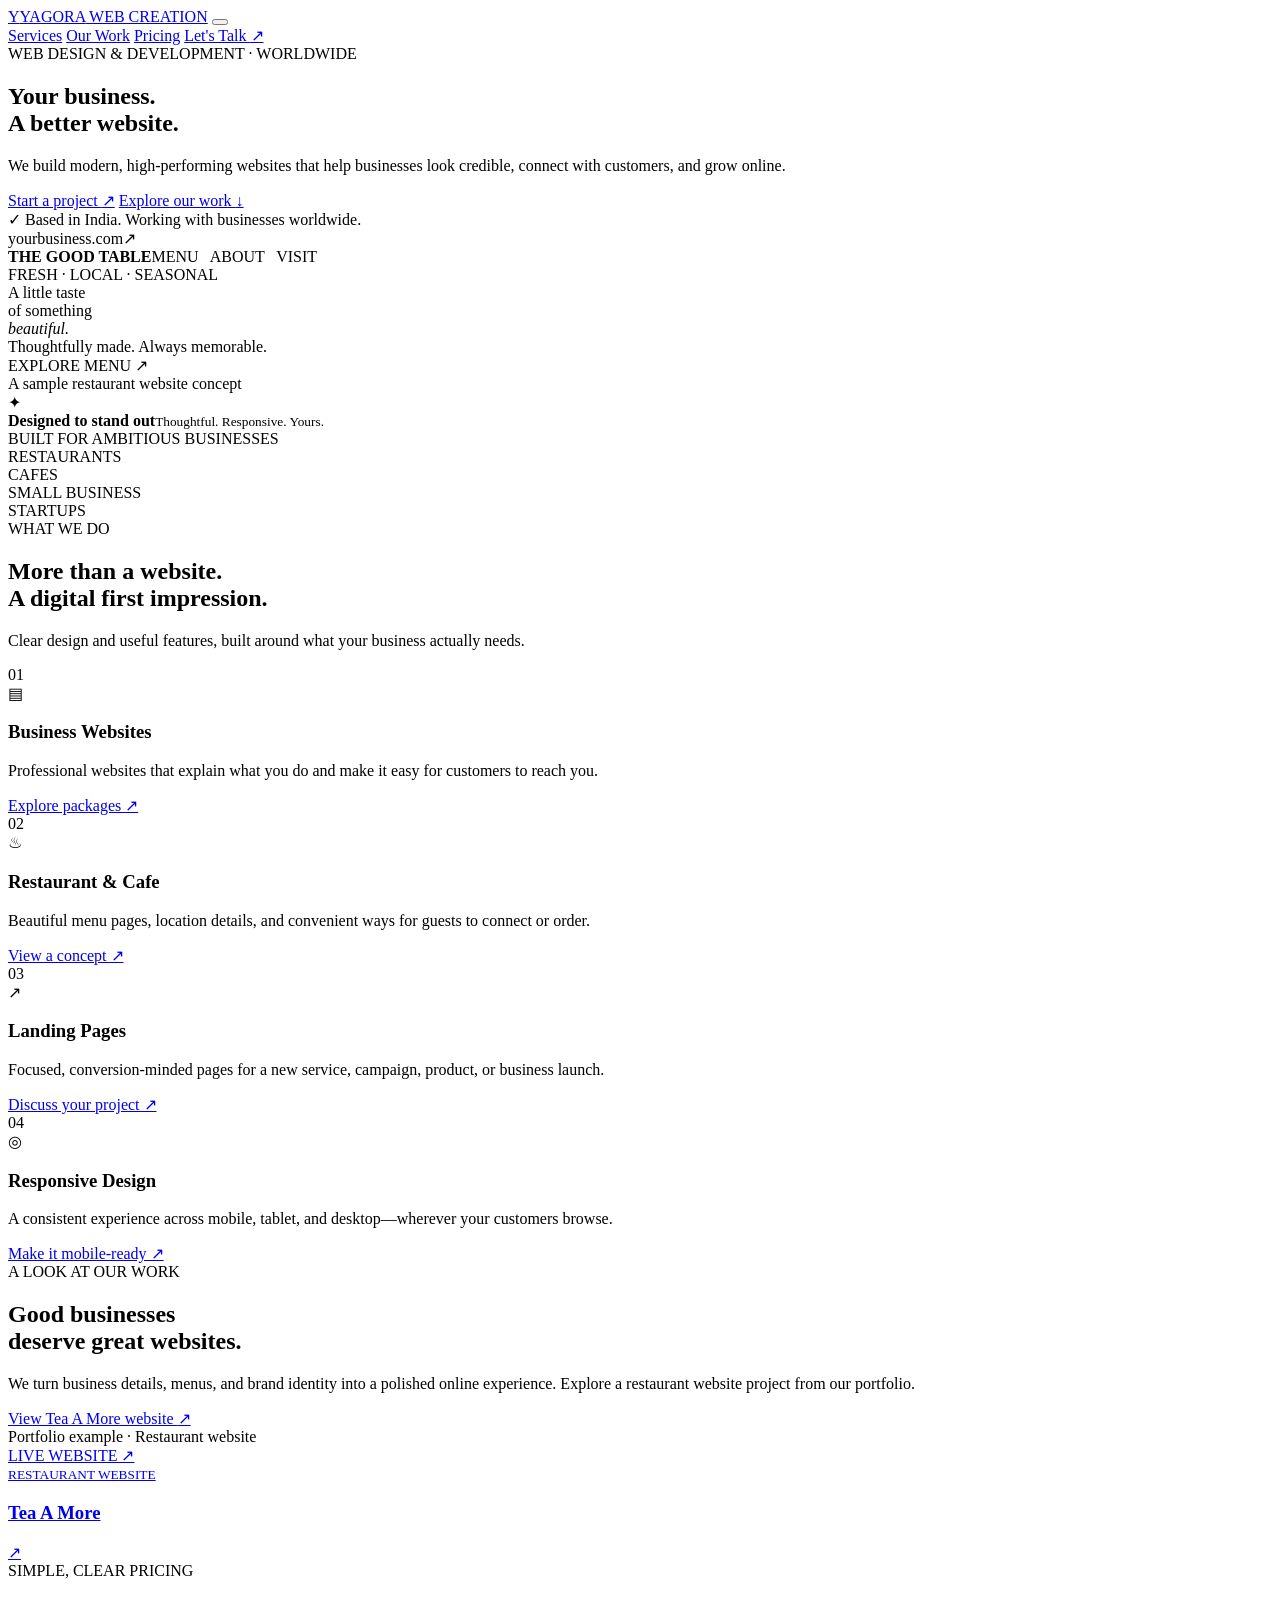
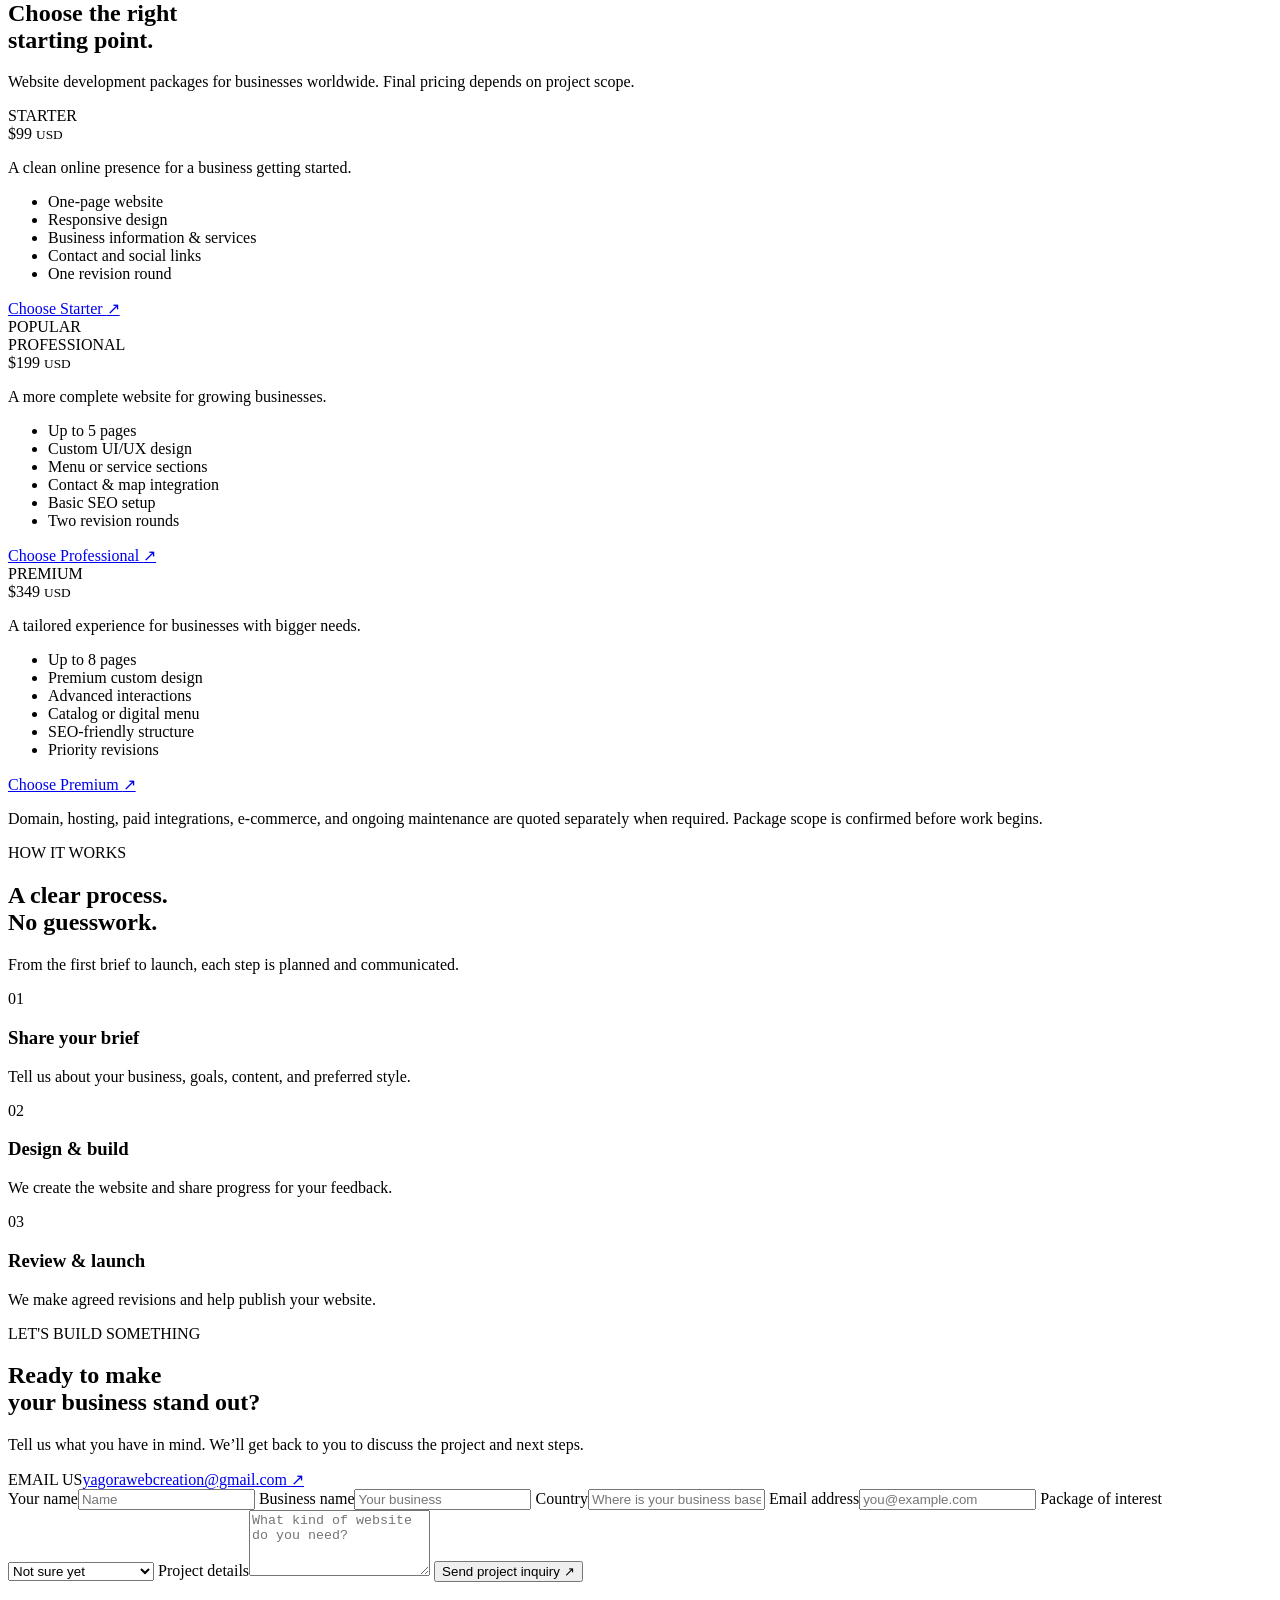
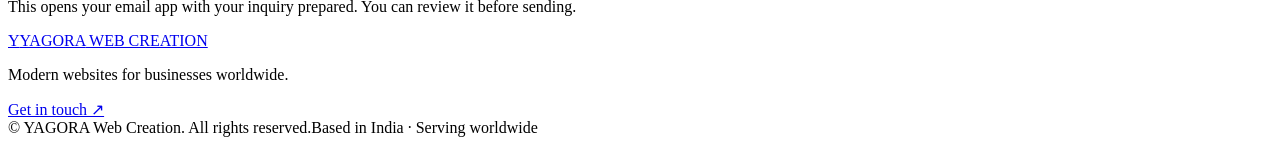
==== index.html @ 60b58363 "Add initial HTML structure for YAGORA website This file contains the complete HTML structure for the" ====
<!DOCTYPE html>
<html lang="en">
<head>
  <meta charset="UTF-8">
  <meta name="viewport" content="width=device-width, initial-scale=1.0">
  <meta name="description" content="YAGORA Web Creation builds modern, responsive websites for restaurants, cafes, and small businesses worldwide.">
  <meta name="theme-color" content="#101010">
  <title>YAGORA Web Creation | Websites for Businesses Worldwide</title>
  <link rel="preconnect" href="https://fonts.googleapis.com">
  <link rel="preconnect" href="https://fonts.gstatic.com" crossorigin>
  <link href="https://fonts.googleapis.com/css2?family=DM+Sans:wght@400;500;600;700&family=Manrope:wght@400;500;600;700;800&display=swap" rel="stylesheet">
  <link rel="stylesheet" href="style.css">
</head>
<body>
  <header class="site-header">
    <div class="container nav-wrap">
      <a class="brand" href="#home" aria-label="YAGORA home"><span class="brand-mark">Y</span><span>YAGORA<span class="brand-light"> WEB CREATION</span></span></a>
      <button class="menu-toggle" aria-label="Open navigation" aria-expanded="false"><span></span><span></span><span></span></button>
      <nav class="nav">
        <a href="#services">Services</a>
        <a href="#work">Our Work</a>
        <a href="#pricing">Pricing</a>
        <a href="#contact" class="nav-cta">Let's Talk <span>↗</span></a>
      </nav>
    </div>
  </header>

  <main>
    <section class="hero" id="home">
      <div class="hero-glow"></div>
      <div class="container hero-grid">
        <div class="hero-copy">
          <div class="eyebrow"><span class="status-dot"></span> WEB DESIGN & DEVELOPMENT · WORLDWIDE</div>
          <h1>Your business.<br><span>A better website.</span></h1>
          <p class="hero-text">We build modern, high-performing websites that help businesses look credible, connect with customers, and grow online.</p>
          <div class="hero-actions">
            <a class="button button-primary" href="#contact">Start a project <span>↗</span></a>
            <a class="button button-quiet" href="#work">Explore our work <span>↓</span></a>
          </div>
          <div class="hero-note"><span class="mini-check">✓</span> Based in India. Working with businesses worldwide.</div>
        </div>
        <div class="hero-visual" aria-label="Website design preview">
          <div class="visual-top"><span class="window-dots"><i></i><i></i><i></i></span><span>yourbusiness.com</span><span class="visual-lock">↗</span></div>
          <div class="mock-site">
            <div class="mock-nav"><b>THE GOOD TABLE</b><span>MENU&nbsp;&nbsp; ABOUT&nbsp;&nbsp; VISIT</span></div>
            <div class="mock-content">
              <div class="mock-tag">FRESH · LOCAL · SEASONAL</div>
              <div class="mock-heading">A little taste<br>of something<br><em>beautiful.</em></div>
              <div class="mock-sub">Thoughtfully made. Always memorable.</div>
              <div class="mock-button">EXPLORE MENU ↗</div>
            </div>
            <div class="mock-food"></div>
            <div class="mock-caption">A sample restaurant website concept</div>
          </div>
          <div class="floating-card"><span class="floating-icon">✦</span><div><b>Designed to stand out</b><small>Thoughtful. Responsive. Yours.</small></div></div>
        </div>
      </div>
      <div class="container trust-row"><span>BUILT FOR AMBITIOUS BUSINESSES</span><div>RESTAURANTS</div><div>CAFES</div><div>SMALL BUSINESS</div><div>STARTUPS</div></div>
    </section>

    <section class="section services" id="services">
      <div class="container">
        <div class="section-heading"><div><div class="eyebrow">WHAT WE DO</div><h2>More than a website.<br><span>A digital first impression.</span></h2></div><p>Clear design and useful features, built around what your business actually needs.</p></div>
        <div class="service-grid">
          <article class="service-card"><div class="service-number">01</div><div class="service-icon">▤</div><h3>Business Websites</h3><p>Professional websites that explain what you do and make it easy for customers to reach you.</p><a href="#pricing">Explore packages ↗</a></article>
          <article class="service-card"><div class="service-number">02</div><div class="service-icon">♨</div><h3>Restaurant & Cafe</h3><p>Beautiful menu pages, location details, and convenient ways for guests to connect or order.</p><a href="#work">View a concept ↗</a></article>
          <article class="service-card"><div class="service-number">03</div><div class="service-icon">↗</div><h3>Landing Pages</h3><p>Focused, conversion-minded pages for a new service, campaign, product, or business launch.</p><a href="#contact">Discuss your project ↗</a></article>
          <article class="service-card"><div class="service-number">04</div><div class="service-icon">◎</div><h3>Responsive Design</h3><p>A consistent experience across mobile, tablet, and desktop—wherever your customers browse.</p><a href="#contact">Make it mobile-ready ↗</a></article>
        </div>
      </div>
    </section>

    <section class="section work-section" id="work">
      <div class="container work-grid">
        <div class="work-copy"><div class="eyebrow">A LOOK AT OUR WORK</div><h2>Good businesses<br>deserve <span>great websites.</span></h2><p>We turn business details, menus, and brand identity into a polished online experience. Explore a restaurant website project from our portfolio.</p><a class="button button-primary" href="https://teaamoree.netlify.app" target="_blank" rel="noopener">View Tea A More website <span>↗</span></a><div class="work-caption">Portfolio example · Restaurant website</div></div>
        <a class="work-preview" href="https://teaamoree.netlify.app" target="_blank" rel="noopener" aria-label="Open Tea A More website">
          <div class="preview-label">LIVE WEBSITE ↗</div>
          <div class="preview-image"></div>
          <div class="preview-bottom"><div><small>RESTAURANT WEBSITE</small><h3>Tea A More</h3></div><span class="preview-arrow">↗</span></div>
        </a>
      </div>
    </section>

    <section class="section pricing" id="pricing">
      <div class="container">
        <div class="pricing-head"><div class="eyebrow">SIMPLE, CLEAR PRICING</div><h2>Choose the right<br><span>starting point.</span></h2><p>Website development packages for businesses worldwide. Final pricing depends on project scope.</p></div>
        <div class="pricing-grid">
          <article class="price-card"><div class="price-name">STARTER</div><div class="price">$99 <small>USD</small></div><p class="price-desc">A clean online presence for a business getting started.</p><div class="price-rule"></div><ul><li>One-page website</li><li>Responsive design</li><li>Business information & services</li><li>Contact and social links</li><li>One revision round</li></ul><a class="button button-outline" href="#contact" data-package="Starter — $99">Choose Starter <span>↗</span></a></article>
          <article class="price-card featured"><div class="popular">POPULAR</div><div class="price-name">PROFESSIONAL</div><div class="price">$199 <small>USD</small></div><p class="price-desc">A more complete website for growing businesses.</p><div class="price-rule"></div><ul><li>Up to 5 pages</li><li>Custom UI/UX design</li><li>Menu or service sections</li><li>Contact & map integration</li><li>Basic SEO setup</li><li>Two revision rounds</li></ul><a class="button button-primary" href="#contact" data-package="Professional — $199">Choose Professional <span>↗</span></a></article>
          <article class="price-card"><div class="price-name">PREMIUM</div><div class="price">$349 <small>USD</small></div><p class="price-desc">A tailored experience for businesses with bigger needs.</p><div class="price-rule"></div><ul><li>Up to 8 pages</li><li>Premium custom design</li><li>Advanced interactions</li><li>Catalog or digital menu</li><li>SEO-friendly structure</li><li>Priority revisions</li></ul><a class="button button-outline" href="#contact" data-package="Premium — $349">Choose Premium <span>↗</span></a></article>
        </div>
        <p class="pricing-footnote">Domain, hosting, paid integrations, e-commerce, and ongoing maintenance are quoted separately when required. Package scope is confirmed before work begins.</p>
      </div>
    </section>

    <section class="section process">
      <div class="container">
        <div class="section-heading"><div><div class="eyebrow">HOW IT WORKS</div><h2>A clear process.<br><span>No guesswork.</span></h2></div><p>From the first brief to launch, each step is planned and communicated.</p></div>
        <div class="process-grid"><div><span>01</span><h3>Share your brief</h3><p>Tell us about your business, goals, content, and preferred style.</p></div><div><span>02</span><h3>Design & build</h3><p>We create the website and share progress for your feedback.</p></div><div><span>03</span><h3>Review & launch</h3><p>We make agreed revisions and help publish your website.</p></div></div>
      </div>
    </section>

    <section class="contact-section" id="contact">
      <div class="container contact-grid">
        <div><div class="eyebrow">LET'S BUILD SOMETHING</div><h2>Ready to make<br>your business <span>stand out?</span></h2><p>Tell us what you have in mind. We’ll get back to you to discuss the project and next steps.</p><div class="contact-email"><span>EMAIL US</span><a href="mailto:yagorawebcreation@gmail.com">yagorawebcreation@gmail.com ↗</a></div></div>
        <form class="contact-form" id="contactForm">
          <label for="name">Your name</label><input id="name" name="name" type="text" placeholder="Name" required>
          <label for="business">Business name</label><input id="business" name="business" type="text" placeholder="Your business" required>
          <label for="country">Country</label><input id="country" name="country" type="text" placeholder="Where is your business based?" required>
          <label for="email">Email address</label><input id="email" name="email" type="email" placeholder="you@example.com" required>
          <label for="package">Package of interest</label><select id="package" name="package"><option value="Not sure yet">Not sure yet</option><option>Starter — $99</option><option>Professional — $199</option><option>Premium — $349</option><option>Custom project</option></select>
          <label for="details">Project details</label><textarea id="details" name="details" rows="4" placeholder="What kind of website do you need?"></textarea>
          <button class="button button-primary form-submit" type="submit">Send project inquiry <span>↗</span></button>
          <p class="form-note">This opens your email app with your inquiry prepared. You can review it before sending.</p>
          <p class="form-status" id="formStatus" role="status"></p>
        </form>
      </div>
    </section>
  </main>

  <footer class="site-footer"><div class="container footer-top"><a class="brand" href="#home"><span class="brand-mark">Y</span><span>YAGORA<span class="brand-light"> WEB CREATION</span></span></a><p>Modern websites for businesses worldwide.</p><a href="mailto:yagorawebcration@gmail.com">Get in touch ↗</a></div><div class="container footer-bottom"><span>© <span id="year"></span> YAGORA Web Creation. All rights reserved.</span><span>Based in India · Serving worldwide</span></div></footer>
  <script src="script.js"></script>
</body>
                                                                              </html>
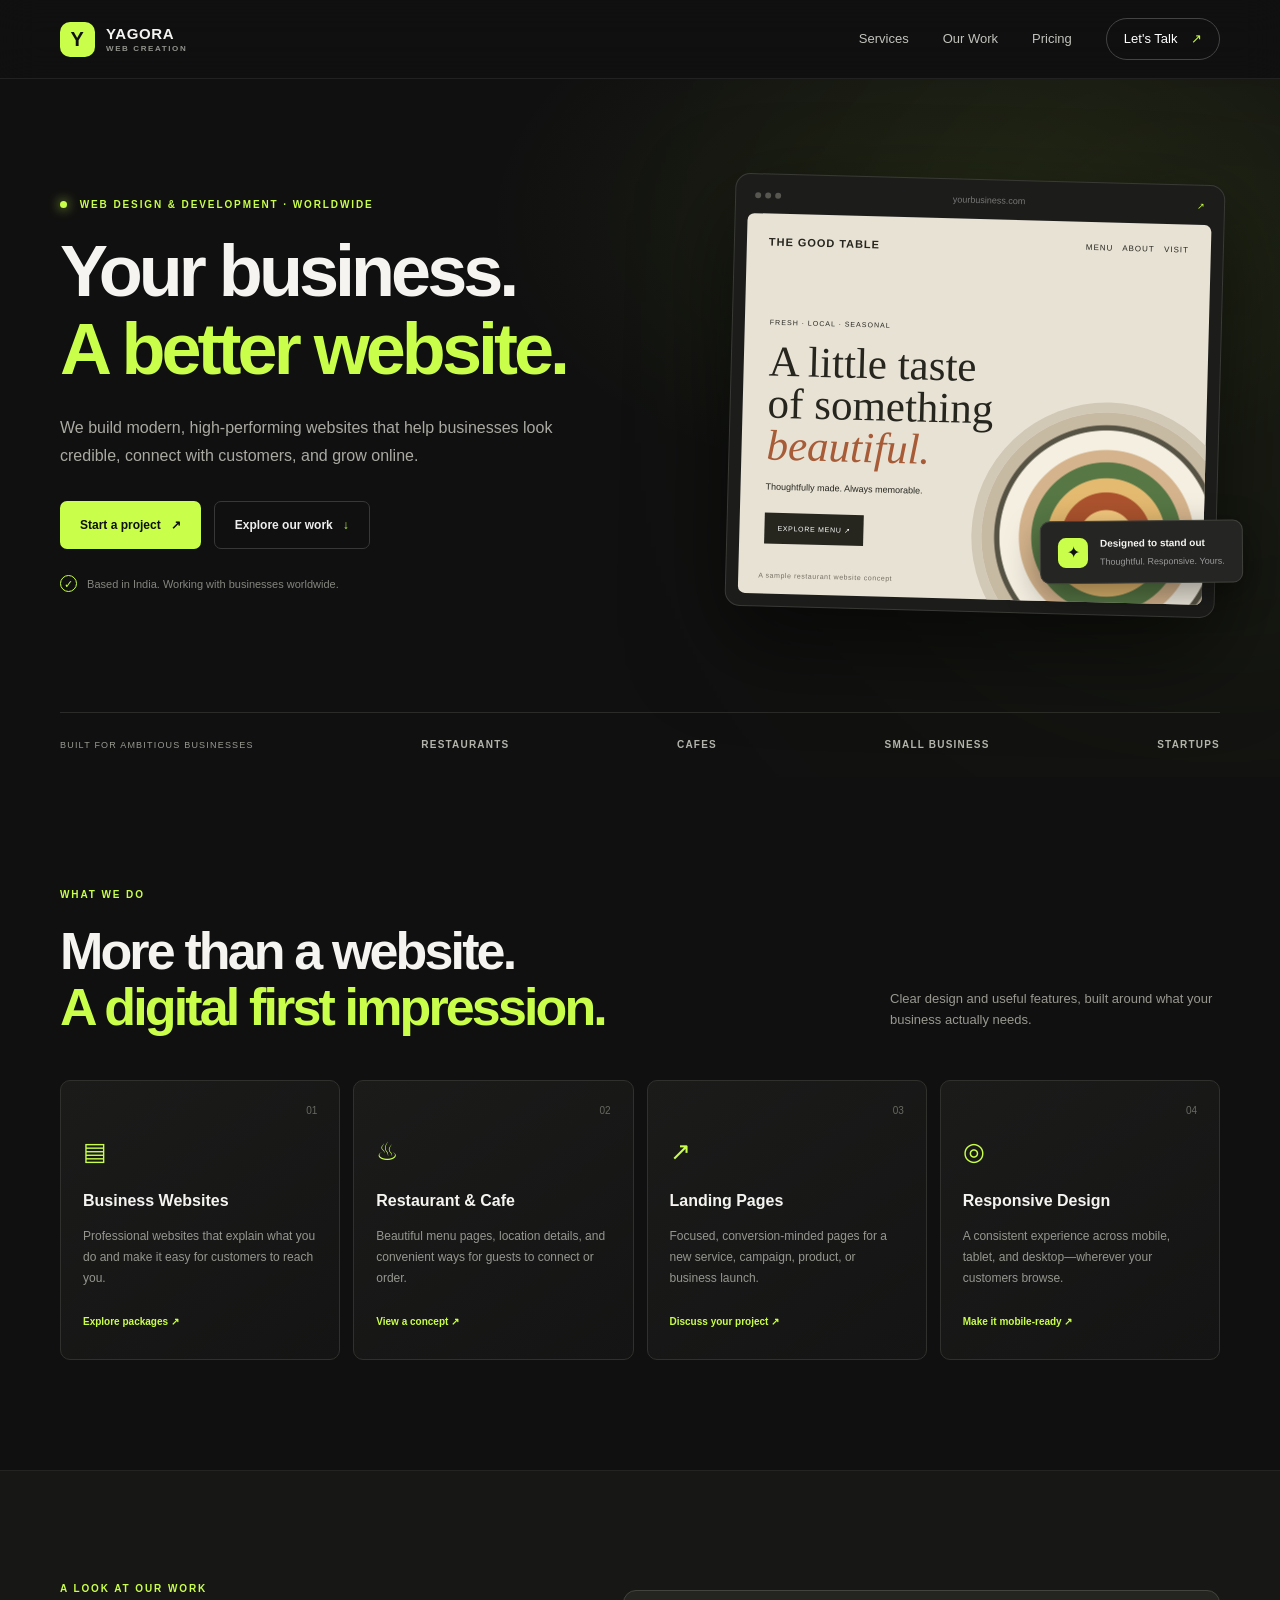
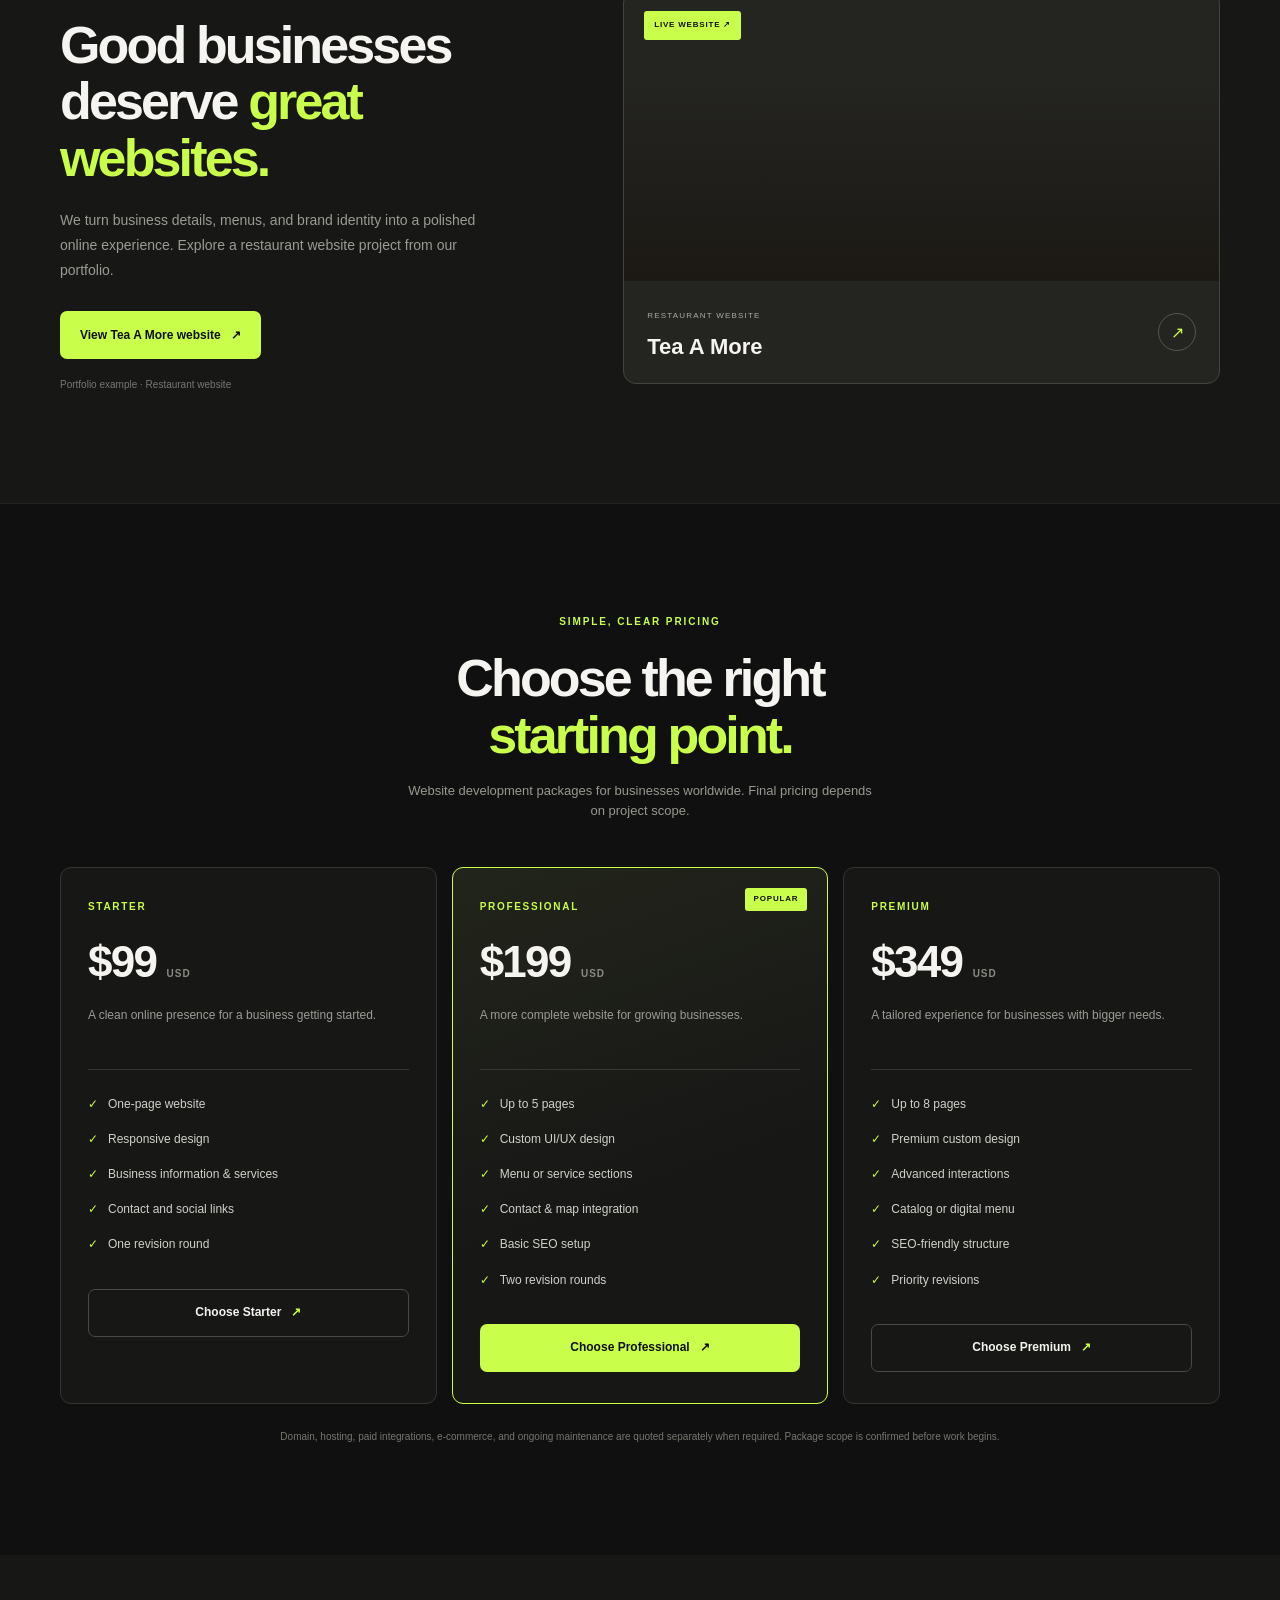
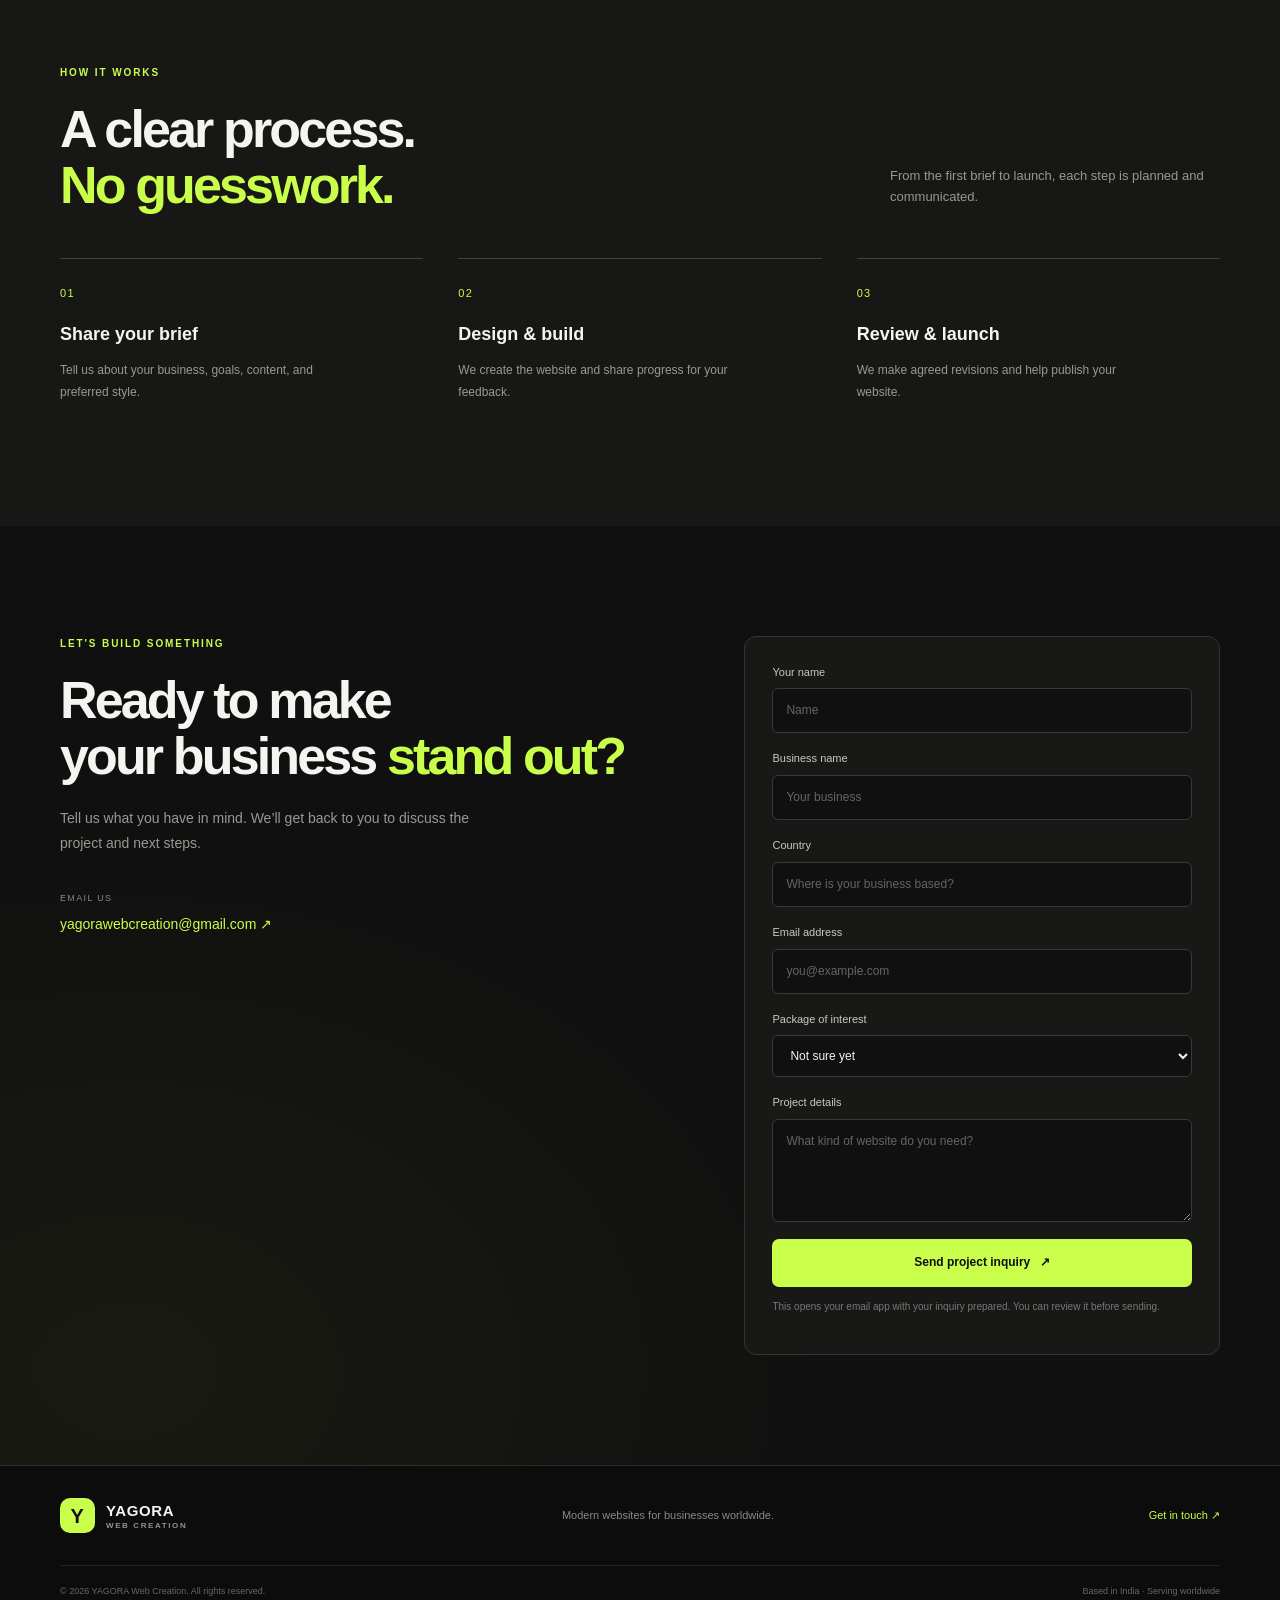
==== commit f6111cf6: "Add Google site verification meta tag" ====
--- a/index.html
+++ b/index.html
@@ -10,6 +10,7 @@
   <link rel="preconnect" href="https://fonts.gstatic.com" crossorigin>
   <link href="https://fonts.googleapis.com/css2?family=DM+Sans:wght@400;500;600;700&family=Manrope:wght@400;500;600;700;800&display=swap" rel="stylesheet">
   <link rel="stylesheet" href="style.css">
+<meta name="google-site-verification" content="R-0DaFVZjcRrCZycWXWyOTumSBI1sR3T_5HiibsHbro" />
 </head>
 <body>
   <header class="site-header">
--- a/style.css
+++ b/style.css
@@ -0,0 +1,4 @@
+*{box-sizing:border-box}html{scroll-behavior:smooth;scroll-padding-top:90px}body{margin:0;background:#101010;color:#f5f4f0;font-family:"DM Sans",sans-serif;line-height:1.6}a{color:inherit;text-decoration:none}button,input,select,textarea{font:inherit}.container{width:min(1160px,calc(100% - 48px));margin:0 auto}.site-header{position:sticky;top:0;z-index:20;background:rgba(16,16,16,.88);backdrop-filter:blur(18px);border-bottom:1px solid rgba(255,255,255,.08)}.nav-wrap{height:78px;display:flex;align-items:center;justify-content:space-between}.brand{display:flex;align-items:center;gap:11px;font-family:Manrope,sans-serif;font-weight:800;letter-spacing:.04em;font-size:15px}.brand-mark{width:35px;height:35px;display:grid;place-items:center;background:#c9ff4a;color:#111;border-radius:10px;font-size:20px}.brand-light{display:block;color:#92928d;font-size:8px;letter-spacing:.2em;font-weight:700;margin-top:-3px}.nav{display:flex;align-items:center;gap:34px;font-size:13px;color:#c3c3bd}.nav a:hover{color:#c9ff4a}.nav .nav-cta{border:1px solid #444;border-radius:30px;padding:10px 17px;color:#fff}.nav-cta span,.button span{margin-left:10px;color:#c9ff4a}.menu-toggle{display:none;background:none;border:0;padding:8px}.menu-toggle span{display:block;width:24px;height:2px;background:#fff;margin:5px}.hero{position:relative;overflow:hidden;padding:100px 0 0;background:radial-gradient(ellipse at 75% 20%,rgba(201,255,74,.08),transparent 35%),#101010}.hero-glow{position:absolute;width:520px;height:520px;right:-200px;top:20px;background:#c9ff4a;filter:blur(180px);opacity:.08;pointer-events:none}.hero-grid{position:relative;display:grid;grid-template-columns:1.05fr .95fr;align-items:center;gap:65px}.eyebrow{font-size:10px;font-weight:700;letter-spacing:.19em;color:#c9ff4a;margin-bottom:20px}.status-dot{display:inline-block;width:7px;height:7px;border-radius:50%;background:#c9ff4a;margin-right:8px;box-shadow:0 0 12px #c9ff4a}.hero h1,.section h2,.contact-section h2{font-family:Manrope,sans-serif;font-size:clamp(42px,6vw,72px);line-height:1.08;letter-spacing:-.055em;margin:0;font-weight:700}.hero h1 span,.section h2 span,.contact-section h2 span{color:#c9ff4a}.hero-text{max-width:520px;color:#aaa9a2;font-size:16px;line-height:1.8;margin:25px 0 30px}.hero-actions{display:flex;gap:13px;flex-wrap:wrap}.button{display:inline-flex;align-items:center;justify-content:center;min-height:48px;padding:0 20px;border-radius:7px;font-weight:700;font-size:12px;transition:transform .2s,background .2s,border-color .2s;cursor:pointer}.button:hover{transform:translateY(-2px)}.button-primary{background:#c9ff4a;color:#101010}.button-primary span{color:#101010}.button-quiet{border:1px solid #383838;color:#eee}.button-quiet:hover,.button-outline:hover{border-color:#c9ff4a}.hero-note{margin-top:26px;color:#85857f;font-size:11px}.mini-check{display:inline-grid;place-items:center;width:17px;height:17px;border:1px solid #c9ff4a;color:#c9ff4a;border-radius:50%;margin-right:7px}.hero-visual{position:relative;max-width:490px;width:100%;justify-self:end;padding:12px;background:#1c1c1b;border:1px solid #393936;border-radius:15px;box-shadow:0 35px 90px #0008;transform:rotate(1.5deg)}.visual-top{height:27px;display:flex;align-items:center;justify-content:space-between;color:#777;font-size:9px;padding:0 7px 10px}.window-dots{display:flex;gap:4px}.window-dots i{width:6px;height:6px;background:#575750;border-radius:50%}.visual-lock{color:#c9ff4a}.mock-site{position:relative;min-height:380px;overflow:hidden;background:#e8e2d5;color:#26261f;border-radius:7px}.mock-nav{position:relative;z-index:2;display:flex;justify-content:space-between;padding:20px 22px;font-size:8px;letter-spacing:.12em}.mock-nav b{font-size:11px}.mock-content{position:relative;z-index:2;padding:45px 25px}.mock-tag{font-size:7px;letter-spacing:.15em}.mock-heading{font-family:Georgia,serif;font-size:43px;line-height:.98;margin:13px 0}.mock-heading em{color:#a75b36}.mock-sub{font-size:9px}.mock-button{display:inline-block;margin-top:18px;background:#26261f;color:#fff;padding:10px 13px;font-size:7px;letter-spacing:.1em}.mock-food{position:absolute;width:250px;height:250px;right:-28px;bottom:-60px;border-radius:50%;background:radial-gradient(circle at 50% 50%,#f5c77a 0 15%,#a94b25 16% 25%,#e4b76b 26% 33%,#50713e 34% 42%,#d4b28a 43% 49%,#f6f0e3 50% 60%,#4e4b3d 61% 63%,#c6b8a1 64%);box-shadow:0 0 0 10px #d1c7b5;opacity:.95}.mock-caption{position:absolute;bottom:13px;left:20px;font-size:7px;letter-spacing:.08em;color:#756e62}.floating-card{position:absolute;right:-28px;bottom:32px;display:flex;gap:12px;align-items:center;background:#252524;border:1px solid #41413c;border-radius:10px;padding:14px 17px;box-shadow:0 12px 35px #0006;transform:rotate(-2deg)}.floating-icon{display:grid;place-items:center;width:30px;height:30px;border-radius:8px;background:#c9ff4a;color:#111}.floating-card b,.floating-card small{display:block}.floating-card b{font-size:10px}.floating-card small{font-size:9px;color:#999;margin-top:3px}.trust-row{display:flex;align-items:center;justify-content:space-between;gap:20px;margin-top:100px;padding:24px 0;border-top:1px solid #2b2b29;color:#777;font-size:10px;letter-spacing:.12em}.trust-row>span{font-size:9px;color:#9a9a93}.trust-row div{font-weight:700;color:#b4b4ad}.section{padding:110px 0}.section-heading{display:flex;align-items:flex-end;justify-content:space-between;gap:40px;margin-bottom:45px}.section h2,.contact-section h2{font-size:clamp(34px,4.5vw,52px)}.section-heading>p{max-width:330px;color:#999890;font-size:13px;margin:0 0 5px}.service-grid{display:grid;grid-template-columns:repeat(4,1fr);gap:13px}.service-card{position:relative;min-height:280px;padding:25px 22px;border:1px solid #30302d;border-radius:10px;background:linear-gradient(145deg,#1b1b1a,#141414);transition:border-color .2s,transform .2s}.service-card:hover{border-color:#707d4b;transform:translateY(-4px)}.service-number{position:absolute;right:22px;top:22px;color:#686861;font-size:10px}.service-icon{font-size:25px;color:#c9ff4a;margin:25px 0 17px}.service-card h3{font-family:Manrope,sans-serif;font-size:16px;margin:0 0 12px}.service-card p{font-size:12px;color:#96968f;line-height:1.75;margin:0 0 18px}.service-card>a{font-size:10px;color:#c9ff4a;font-weight:700}.work-section{background:#171716;border-top:1px solid #242423;border-bottom:1px solid #242423}.work-grid{display:grid;grid-template-columns:.9fr 1.1fr;gap:75px;align-items:center}.work-copy p{max-width:430px;color:#9b9b94;font-size:14px;line-height:1.8;margin:22px 0 28px}.work-caption{font-size:10px;color:#777;margin-top:18px}.work-preview{display:block;position:relative;overflow:hidden;border-radius:13px;border:1px solid #44443e;background:#242421;min-height:360px;transition:transform .25s}.work-preview:hover{transform:translateY(-5px)}.preview-label{position:absolute;z-index:2;top:20px;left:20px;background:#c9ff4a;color:#111;font-size:8px;font-weight:800;letter-spacing:.1em;padding:8px 10px;border-radius:3px}.preview-image{height:290px;background:linear-gradient(0deg,#17120c99,transparent 70%),url("https://images.unsplash.com/photo-1555396273-367ea4eb4db5?auto=format&fit=crop&w=1200&q=85") center/cover}.preview-bottom{display:flex;align-items:center;justify-content:space-between;padding:19px 23px}.preview-bottom small{font-size:8px;letter-spacing:.15em;color:#aaa}.preview-bottom h3{font-family:Manrope,sans-serif;font-size:22px;margin:3px 0 0}.preview-arrow{display:grid;place-items:center;width:38px;height:38px;border:1px solid #555;border-radius:50%;color:#c9ff4a}.pricing{background:#101010}.pricing-head{text-align:center;max-width:600px;margin:0 auto 45px}.pricing-head p{color:#989890;font-size:13px;margin:18px auto 0;max-width:470px}.pricing-grid{display:grid;grid-template-columns:repeat(3,1fr);gap:15px;align-items:stretch}.price-card{position:relative;padding:31px 27px;border:1px solid #343431;border-radius:11px;background:#171716}.price-card.featured{border-color:#c9ff4a;background:linear-gradient(160deg,#22251b,#171716 60%)}.popular{position:absolute;right:20px;top:20px;background:#c9ff4a;color:#111;padding:5px 9px;border-radius:3px;font-size:8px;font-weight:800;letter-spacing:.1em}.price-name{font-size:10px;letter-spacing:.17em;color:#c9ff4a;font-weight:700}.price{font-family:Manrope,sans-serif;font-size:44px;font-weight:800;letter-spacing:-.04em;margin:12px 0 0}.price small{font-family:"DM Sans",sans-serif;font-size:10px;letter-spacing:.1em;color:#8b8b84}.price-desc{min-height:43px;color:#9c9c95;font-size:12px;margin:8px 0 20px}.price-rule{height:1px;background:#373734;margin-bottom:17px}.price-card ul{padding:0;margin:0 0 26px;list-style:none}.price-card li{font-size:12px;color:#d1d1ca;padding:8px 0}.price-card li:before{content:"✓";color:#c9ff4a;margin-right:10px}.price-card .button{width:100%;margin-top:auto}.button-outline{border:1px solid #4a4a45;color:#f4f4ef}.pricing-footnote{text-align:center;color:#77776f;font-size:10px;max-width:760px;margin:25px auto 0}.process{background:#171716}.process-grid{display:grid;grid-template-columns:repeat(3,1fr);gap:35px}.process-grid>div{border-top:1px solid #41413d;padding-top:20px}.process-grid span{font-size:11px;color:#c9ff4a;letter-spacing:.12em}.process-grid h3{font-family:Manrope,sans-serif;font-size:18px;margin:15px 0 8px}.process-grid p{font-size:12px;color:#999990;max-width:290px;line-height:1.8}.contact-section{padding:110px 0;background:radial-gradient(ellipse at 10% 90%,#c9ff4a0c,transparent 45%),#101010}.contact-grid{display:grid;grid-template-columns:1fr .8fr;gap:90px;align-items:start}.contact-section>div>div:first-child p,.contact-grid>div>p{max-width:430px;color:#999990;font-size:14px;line-height:1.8;margin:22px 0 35px}.contact-email span,.contact-email a{display:block}.contact-email span{font-size:9px;letter-spacing:.15em;color:#888;margin-bottom:7px}.contact-email a{font-size:14px;color:#c9ff4a}.contact-form{padding:27px;border:1px solid #343431;border-radius:12px;background:#181817}.contact-form label{display:block;font-size:11px;color:#c9c9c2;margin:0 0 7px}.contact-form input,.contact-form select,.contact-form textarea{display:block;width:100%;background:#101010;border:1px solid #393936;color:#f5f4f0;border-radius:6px;padding:12px 13px;margin-bottom:17px;font-size:12px;outline:none}.contact-form input:focus,.contact-form select:focus,.contact-form textarea:focus{border-color:#c9ff4a}.contact-form input::placeholder,.contact-form textarea::placeholder{color:#65655f}.contact-form textarea{resize:vertical}.form-submit{width:100%;border:0}.form-note,.form-status{font-size:10px;color:#777;margin:12px 0 0}.form-status{color:#c9ff4a}.site-footer{border-top:1px solid #2c2c29;background:#0c0c0c}.footer-top{display:flex;align-items:center;justify-content:space-between;gap:25px;padding:30px 0}.footer-top p{font-size:11px;color:#8a8a83}.footer-top>a:last-child{font-size:11px;color:#c9ff4a}.footer-bottom{display:flex;justify-content:space-between;gap:20px;padding:18px 0 24px;border-top:1px solid #222;color:#686861;font-size:9px}
+@media(max-width:900px){.hero-grid{gap:35px}.hero-visual{max-width:420px}.service-grid{grid-template-columns:repeat(2,1fr)}.work-grid{gap:35px}.contact-grid{gap:45px}.trust-row{flex-wrap:wrap}.trust-row>span{width:100%}}
+@media(max-width:680px){.container{width:min(100% - 32px,540px)}.nav-wrap{height:68px}.menu-toggle{display:block}.nav{display:none;position:absolute;top:68px;left:0;right:0;background:#141414;border-bottom:1px solid #30302d;padding:20px 24px;flex-direction:column;align-items:stretch;gap:18px}.nav.open{display:flex}.nav .nav-cta{text-align:center}.hero{padding-top:65px}.hero-grid{grid-template-columns:1fr;gap:48px}.hero h1{font-size:clamp(43px,12vw,62px)}.hero-text{font-size:14px}.hero-visual{justify-self:center;max-width:440px}.mock-site{min-height:335px}.mock-content{padding-top:35px}.mock-heading{font-size:38px}.floating-card{right:-8px;bottom:20px}.trust-row{margin-top:65px;justify-content:center;text-align:center}.trust-row div{font-size:9px}.section{padding:75px 0}.section-heading{display:block;margin-bottom:30px}.section-heading>p{margin-top:20px}.section h2,.contact-section h2{font-size:clamp(34px,9vw,46px)}.service-grid{grid-template-columns:1fr}.service-card{min-height:235px}.service-icon{margin-top:10px}.work-grid{grid-template-columns:1fr;gap:35px}.work-preview{min-height:300px}.preview-image{height:235px}.pricing-grid{grid-template-columns:1fr}.price-card{padding:27px}.price-desc{min-height:0}.process-grid{grid-template-columns:1fr;gap:20px}.contact-section{padding:75px 0}.contact-grid{grid-template-columns:1fr;gap:35px}.contact-form{padding:20px}.footer-top{align-items:flex-start;flex-direction:column;gap:12px}.footer-bottom{flex-direction:column;gap:8px}}
+                                                                                                                                                                                                                                                                                                                                                                                                                                                                                                                                                                                                                                                                                                                
